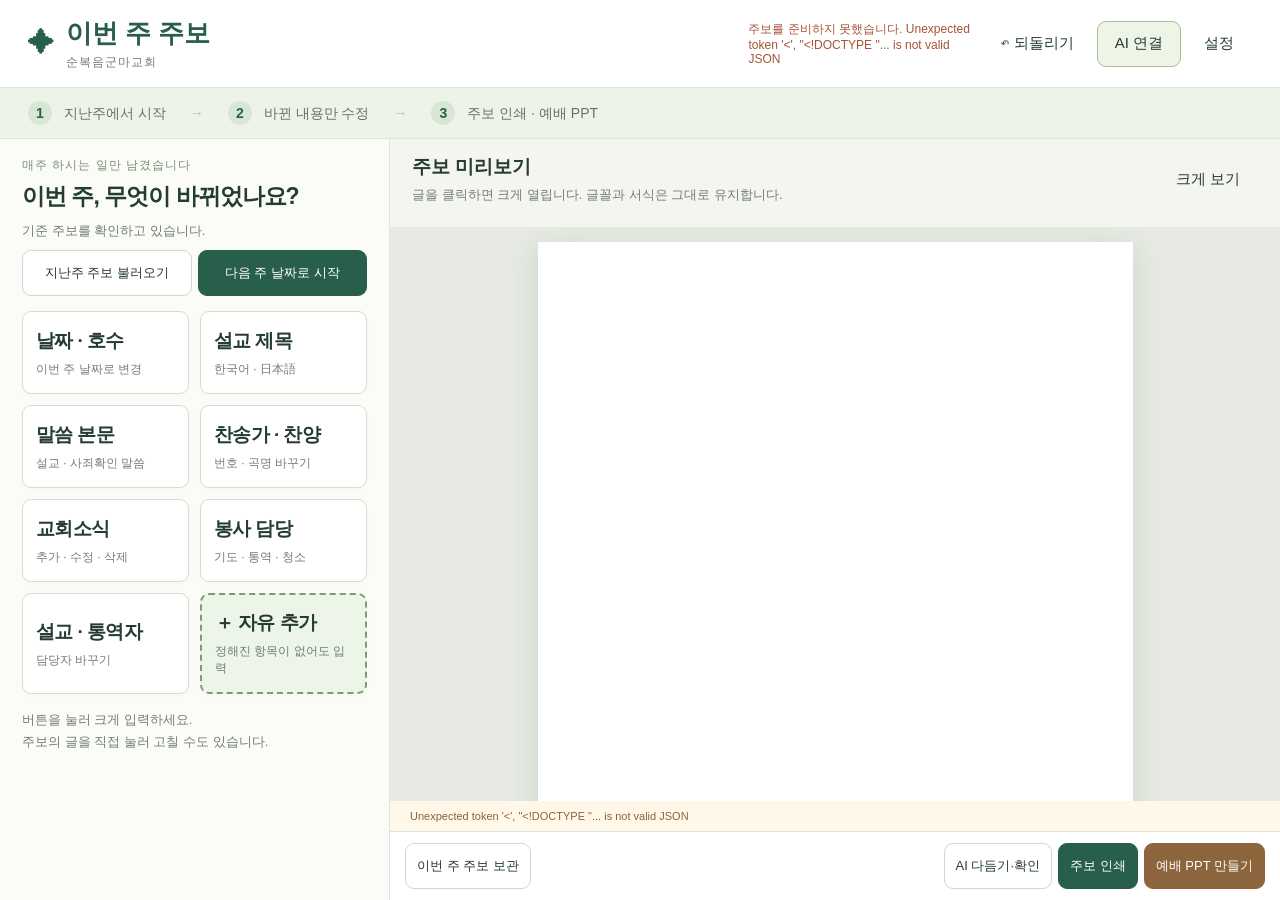
==== apps/bulletin-editor/web/weekly.html @ 633c598f "Publish MIT editor source and official local ChatGPT sign-in; exclude all church data and credential" ====
<!doctype html><html lang="ko"><head><meta charset="utf-8"><meta name="viewport" content="width=device-width,initial-scale=1"><title>이번 주 주보 · 순복음군마교회</title><link rel="stylesheet" href="weekly.css"></head><body>
<header><a class="brand" href="/">✦ <span>이번 주 주보<small>순복음군마교회</small></span></a><div class="header-actions"><span id="saveState" role="status">주보를 불러오고 있습니다…</span><button id="undoWeek" class="quiet">↶ 되돌리기</button><button id="aiQuickOpen" class="ai-connect">AI 연결</button><button id="settingsOpen" class="quiet">설정</button></div></header>
<div class="journey"><span><b>1</b> 지난주에서 시작</span><i>→</i><span><b>2</b> 바뀐 내용만 수정</span><i>→</i><span><b>3</b> 주보 인쇄 · 예배 PPT</span></div>
<main><aside class="weekly-input"><div class="start-card"><p class="eyebrow">매주 하시는 일만 남겼습니다</p><h1>이번 주, 무엇이 바뀌었나요?</h1><p id="loadedWeek">기준 주보를 확인하고 있습니다.</p><div class="start-buttons"><button id="loadPrevious">지난주 주보 불러오기</button><button id="startNext" class="primary">다음 주 날짜로 시작</button></div></div>
<div class="task-grid" aria-label="이번 주 수정 항목">
<button data-section="date"><b>날짜 · 호수</b><small>이번 주 날짜로 변경</small></button>
<button data-section="title"><b>설교 제목</b><small>한국어 · 日本語</small></button>
<button data-section="scripture"><b>말씀 본문</b><small>설교 · 사죄확인 말씀</small></button>
<button data-section="songs"><b>찬송가 · 찬양</b><small>번호 · 곡명 바꾸기</small></button>
<button data-section="notices"><b>교회소식</b><small>추가 · 수정 · 삭제</small></button>
<button data-section="roster"><b>봉사 담당</b><small>기도 · 통역 · 청소</small></button>
<button data-section="staff"><b>설교 · 통역자</b><small>담당자 바꾸기</small></button>
<button id="openAddition" class="add-task"><b>＋ 자유 추가</b><small>정해진 항목이 없어도 입력</small></button>
</div><p class="dashboard-help">버튼을 눌러 크게 입력하세요.<br>주보의 글을 직접 눌러 고칠 수도 있습니다.</p></aside>
<section class="preview-workspace"><div class="preview-toolbar"><div><h2>주보 미리보기</h2><p>글을 클릭하면 크게 열립니다. 글꼴과 서식은 그대로 유지합니다.</p></div><button id="zoomToggle" class="quiet">크게 보기</button></div><nav id="weekPages" aria-label="주보 페이지"></nav><div id="pageStage"><div id="weekPaper" aria-label="편집 가능한 주보"></div></div><div id="weekWarnings" role="status"></div><footer class="output-bar"><button id="archiveWeek">이번 주 주보 보관</button><div><button id="reviewWeek">AI 다듬기·확인</button><button id="printWeek" class="primary">주보 인쇄</button><button id="pptWeek" class="primary warm">예배 PPT 만들기</button></div></footer></section></main>
<div id="fieldStorage" hidden><div id="dateFields" class="two-fields"></div><div id="titleFields"></div><div id="scriptureFields"></div><div id="songFields"></div><div id="noticePane"><div id="noticeFields"></div><button id="addNotice" class="soft full">소식 끝에 내용 추가</button></div><div id="rosterFields"></div><div id="staffFields"></div></div>
<dialog id="fieldDialog"><div class="dialog-title"><div><small>이번 주에 바뀐 부분만 입력하세요</small><h2 id="fieldTitle"></h2></div><button id="fieldClose" class="quiet">닫기</button></div><div id="fieldBody" class="dialog-content"></div><div class="dialog-footer"><span id="fieldStatus">입력한 변경은 자동 저장됩니다.</span><button id="fieldDone" class="primary">수정 완료</button></div></dialog>
<dialog id="additionDialog"><div class="dialog-title"><div><small>어떤 내용이든 필요한 곳에</small><h2>자유 추가</h2></div><button id="additionClose" class="quiet">닫기</button></div><div class="dialog-content addition-columns"><div><label>배치 방법<select id="additionMode"><option value="ai">AI로 페이지 전체 정돈</option><option value="whole">AI 없이 페이지 전체 정돈</option><option value="gap">빈 공간에만 추가</option><option value="manual">다른 AI에서 복사해 사용 · API 키 없음</option></select></label><button id="additionConnectAI" class="soft full">AI 연결 · 서비스 변경</button><label>내용 종류<select id="additionKind"><option value="original">입력한 내용 그대로 · 원문 보호</option><option value="notice">일반 안내문 · AI 다듬기 허용</option></select></label><label>추가할 내용<textarea id="additionText" rows="6" placeholder="예: 다음 주 예배시간 변경 안내, 긴급 공지, 특별 순서…"></textarea></label><div class="two-fields"><label>넣을 페이지<select id="additionPage"><option value="0">1면 · 표지</option><option value="1">2면 · 예배순서</option><option value="2">3면 · 말씀</option><option value="3" selected>4면 · 교회소식</option></select></label><label>대략적인 위치<select id="additionZone"><option value="top">위쪽</option><option value="middle">가운데</option><option value="bottom" selected>아래쪽</option></select></label></div><p class="hint">기존 글·그림·표를 유지하며 페이지 전체의 간격과 크기를 정돈합니다. 아래에서 변경 전·후를 비교한 뒤 적용하세요.</p><div id="externalAiPane" hidden><button id="copyLayoutPrompt">AI에 보낼 요청 만들기</button><label>AI에 보낼 요청<textarea id="layoutPrompt" rows="3" readonly></textarea></label><label>AI에서 받은 JSON 결과<textarea id="externalAiResult" rows="3" placeholder='{"optionId":"…","reason":"…"}'></textarea></label><p class="hint">요청을 복사해 원하는 AI 채팅에 붙여넣고, 답변을 위에 붙여넣으세요.</p></div><p id="additionStatus" role="status"></p><button id="additionPropose" class="primary">배치안 만들기</button></div><div id="additionPreview"><p class="hint">내용과 대략적인 위치를 정하면<br>적용하기 전에 결과를 보여드립니다.</p></div></div><div class="dialog-footer"><span>AI는 내용이 보존된 검증된 배치안 중에서 선택합니다. 일반 안내문 다듬기는 별도로 확인한 뒤 적용합니다.</span><button id="additionApply" class="primary" disabled>이 배치로 추가</button></div></dialog>
<dialog id="textEditor"><div class="dialog-title"><div><small>보이는 글을 그대로 수정하세요</small><h2 id="editLabel">내용 수정</h2></div><button id="editCancel" class="quiet">닫기</button></div><div class="editing-space"><div id="enlargedText" contenteditable="true" role="textbox" aria-label="확대된 내용 수정" aria-multiline="true" spellcheck="false"></div></div><p id="editMessage" role="status"></p><div class="dialog-footer"><span>글꼴 선택이나 서식 변환이 필요하지 않습니다.</span><button id="editApply" class="primary">수정 완료</button></div></dialog>
<dialog id="previousDialog"><div class="dialog-title"><h2>지난 주보에서 시작하기</h2><button id="previousClose" class="quiet">닫기</button></div><p class="dialog-description">보관한 내용과 서식을 그대로 불러옵니다. 날짜 변경은 별도 버튼으로 진행합니다.</p><div id="previousList"></div></dialog>
<dialog id="pdfDialog" class="large-dialog"><div class="dialog-title"><div><h2>A4 양면 주보</h2><p>가로 · 양면 짧은 쪽 넘김 · 실제 크기 100%</p></div><div><a id="pdfDownload" class="button primary" download="주보_A4양면.pdf">PDF 저장</a><button id="pdfClose" class="quiet">닫기</button></div></div><iframe id="weeklyPdfFrame" title="인쇄용 주보 PDF"></iframe><p class="dialog-description">프린터에서 소책자·모아찍기를 다시 설정하지 마세요.</p></dialog>
<dialog id="pptDialog"><div class="dialog-title"><div><small>주보와 같은 확정 내용으로</small><h2>예배 PPT 만들기</h2></div><button id="pptClose" class="quiet">닫기</button></div><div class="dialog-content"><p id="pptStatus" role="status"></p><div id="pptDetails"></div></div><div class="dialog-footer"><span>승인된 템플릿·찬송가를 재사용합니다.</span><button id="pptCreate" class="primary" disabled>PPT 작성 시작</button><a id="pptDownload" class="button primary" hidden>PPTX 저장</a></div></dialog>
<dialog id="reviewDialog"><div class="dialog-title"><h2>이번 주 내용 확인</h2><button id="reviewClose" class="quiet">닫기</button></div><div class="dialog-content"><p id="reviewStatus" role="status"></p><div id="reviewItems"></div><label class="confirm"><input id="reviewChecked" type="checkbox">날짜·말씀·찬송가·교회소식을 확인했습니다.</label></div><div class="dialog-footer"><button id="reviewAgain">AI 검토 다시 실행</button><button id="reviewApply" class="primary">확인 완료</button></div></dialog>
<dialog id="aiDialog"><div class="dialog-title"><div><small>원하는 AI를 자유롭게 선택하세요</small><h2>AI 연결</h2></div><button id="aiClose" class="quiet">닫기</button></div><div class="dialog-content"><p id="aiCurrent" class="good">연결 상태를 확인하고 있습니다.</p><section class="chatgpt-card"><h3>ChatGPT 계정으로 간편 연결</h3><p>평소 사용하는 계정으로 로그인하세요.<br>API 키를 입력할 필요가 없습니다.</p><button id="chatgptContinue" class="chatgpt-button" data-oai-siwc-button>Continue with ChatGPT<span>ChatGPT로 계속하기</span></button><p id="chatgptState" role="status"></p><div id="chatgptSaved" hidden><label>저장된 계정<select id="chatgptAccount"></select></label><button id="chatgptSavedContinue">선택한 계정으로 계속하기</button></div><div class="chatgpt-actions"><button id="chatgptDifferent" class="quiet" hidden>다른 계정 연결</button><button id="chatgptCancel" class="quiet" hidden>연결 취소</button><button id="chatgptLogout" class="quiet" hidden>ChatGPT 로그아웃</button><a id="chatgptUsage" href="https://chatgpt.com/settings/usage" target="_blank" rel="noopener" hidden>사용량 관리 ↗</a></div><p class="hint">편집기에는 계정 확인과 승인한 AI 사용 권한만 연결합니다. 비밀번호·기존 대화는 가져오지 않습니다. 계정별 이용 가능 여부와 사용량 제한은 공식 로그인 후 확인합니다.</p><a id="sourceCodeLink" target="_blank" rel="noopener" hidden>공개 프로그램 코드 · MIT 라이선스 ↗</a></section><details class="advanced-ai"><summary>다른 AI 연결 · 관리자 설정</summary><label>1. 사용할 AI<select id="aiProvider"><option value="openai">OpenAI</option><option value="claude">Claude</option><option value="gemini">Google Gemini</option><option value="ollama">Ollama · 내 PC</option><option value="custom">다른 AI · 호환 API</option></select></label><div id="aiCustom" hidden><label>호환 방식<select id="aiProtocol"><option value="openai">OpenAI Chat Completions 호환</option><option value="claude">Claude Messages 호환</option><option value="gemini">Gemini generateContent 호환</option></select></label><label>서버 기본 주소<input id="aiBaseUrl" type="url" placeholder="https://example.com/v1"></label></div><div id="aiKeyPane"><label>2. API 키 붙여넣기<input id="weeklyApiKey" type="password" autocomplete="off" placeholder="이곳에만 붙여넣으세요"></label><a id="aiKeyLink" target="_blank" rel="noopener">API 키 발급 화면 열기 ↗</a></div><p id="aiProviderHelp" class="hint"></p><details><summary>모델 직접 선택 · 고급 설정</summary><p class="hint">모델을 비워두면 사용 가능한 목록에서 소형 모델을 우선 선택합니다. 원하는 모델을 직접 지정할 수도 있습니다.</p><label>모델 이름<input id="weeklyModel" list="aiModelList" autocomplete="off" placeholder="자동 선택"><datalist id="aiModelList"></datalist></label><button id="aiFindModels">사용 가능한 모델 목록 불러오기</button></details><label class="confirm"><input id="aiRemember" type="checkbox">이 PC에서 다음에도 사용 · 키 암호화 저장</label><p class="hint">연결 테스트에는 주보 내용을 보내지 않습니다. AI 정돈 시에는 배치 정보만, 문구 다듬기 시에는 선택한 안내문을 해당 서비스에 보냅니다.</p><p id="aiSettingStatus" role="status"></p><div class="api-actions"><button id="aiDisconnect">API 연결 해제</button><button id="connectAI" class="primary">API 연결하고 테스트</button></div></details><button id="aiWithoutKey" class="soft full">무료 AI 채팅에 요청을 복사해서 사용</button></div><div class="dialog-footer"><span>로그인하지 않아도 기본 편집·인쇄·자동 정돈을 사용할 수 있습니다.</span><button id="aiReturn" class="primary">편집기로 돌아가기</button></div></dialog>

<dialog id="chatgptWelcome"><div class="dialog-title"><h2>ChatGPT 계정으로 연결했습니다</h2></div><div class="dialog-content"><p>이 편집기에서 승인한 AI 작업은 연결한 본인의 ChatGPT 이용 권한과 한도를 사용합니다.</p><p>계정이나 사용량이 허용하지 않는 경우에도 기본 자동 정돈과 주보 편집은 계속 사용할 수 있습니다.</p><a href="https://chatgpt.com/settings/usage" target="_blank" rel="noopener">ChatGPT 사용량과 앱 권한 관리 ↗</a></div><div class="dialog-footer"><button id="chatgptWelcomeDone" class="primary">확인 · 편집 시작</button></div></dialog>
<dialog id="settingsDialog"><div class="dialog-title"><h2>관리 설정</h2><button id="settingsClose" class="quiet">닫기</button></div><div class="dialog-content"><button id="aiSettingsOpen" class="primary full">AI 연결 · 서비스 변경</button><details><summary>글꼴과 원본 정보</summary><div id="fontStatus"></div></details><details><summary>작업 파일 보관·이동</summary><p>한글 프로그램 없이 이 프로그램의 작업 파일로 저장합니다.</p><button id="exportWeek">작업 파일 저장</button><button id="importWeek">작업 파일 불러오기</button><input type="file" id="weekFile" accept=".json" hidden></details><details><summary>이전 편집기</summary><p>기존 작업은 별도로 유지합니다.</p><a href="legacy.html" target="_blank" rel="noopener">이전 편집기 열기</a></details></div></dialog><script src="weekly.js"></script></body></html>
---- apps/bulletin-editor/web/weekly.css ----
@font-face{font-family:AppUI;src:url('/font/ko')}*{box-sizing:border-box}[hidden]{display:none!important}:root{--green:#285f4b;--ink:#253c33;--muted:#6f7e74;--line:#dce4dc}body{margin:0;height:100vh;display:flex;flex-direction:column;font:15px AppUI,'Malgun Gothic',sans-serif;color:var(--ink);background:#f4f5ee}button,input,textarea,select{font:inherit}button,.button{padding:12px 17px;border:1px solid #cdd9cd;border-radius:9px;background:white;color:var(--ink);cursor:pointer;text-decoration:none;display:inline-block;min-height:46px}button:hover,.button:hover{background:#eef4ed}button:focus-visible,input:focus-visible,textarea:focus-visible,[contenteditable]:focus-visible{outline:3px solid #d5b864;outline-offset:2px}button:disabled{opacity:.5;cursor:wait}.primary{background:var(--green);border-color:var(--green);color:white}.primary:hover{background:#1d4938}.warm{background:#8c653c;border-color:#8c653c}.warm:hover{background:#745230}.quiet{border-color:transparent;background:transparent}.soft{background:#eef4ea}.full{width:100%}header{display:flex;justify-content:space-between;align-items:center;padding:16px 28px;background:white;border-bottom:1px solid var(--line);gap:20px}.brand{display:flex;align-items:center;gap:12px;color:var(--green);text-decoration:none;font-size:26px;font-weight:bold}.brand small{display:block;font-size:12px;font-weight:normal;color:var(--muted);letter-spacing:1px;margin-top:3px}.header-actions{display:flex;align-items:center;gap:12px}#saveState{font-size:13px;color:var(--muted);max-width:360px}.journey{display:flex;align-items:center;gap:24px;padding:13px 28px;background:#eef3e9;border-bottom:1px solid var(--line);font-size:14px;color:#627366}.journey b{display:inline-grid;place-items:center;width:24px;height:24px;border-radius:50%;background:#d8e6d4;color:var(--green);margin-right:8px}.journey i{font-style:normal;color:#adb9a9}main{display:grid;grid-template-columns:365px minmax(480px,1fr);min-height:0;flex:1}.weekly-input{background:#fbfcf8;overflow:auto;border-right:1px solid var(--line);padding:23px 25px 50px}.start-card{padding-bottom:23px}.eyebrow{font-size:12px;letter-spacing:1px;color:#789071}h1{font-size:24px;line-height:1.55;letter-spacing:-1px;margin:8px 0 14px}h2{font-size:18px;margin:0 0 12px}#loadedWeek{font-size:13px;line-height:1.7;color:var(--muted)}.start-buttons{display:flex;flex-direction:column;gap:9px}.input-section{border-top:1px solid var(--line);padding:23px 0}.input-section summary{font-size:18px;font-weight:bold;cursor:pointer;list-style:none}.input-section summary:after{content:'＋';float:right;color:#8a9f88}.input-section[open] summary:after{content:'−'}.hint,.bottom-note{font-size:13px;line-height:1.8;color:var(--muted)}label{display:block;font-size:14px;line-height:1.6;margin:13px 0}input,textarea,select{display:block;width:100%;border:1px solid #cdd9cd;border-radius:8px;padding:12px 11px;background:white;color:#21382d;font-size:17px;margin-top:6px}textarea{resize:vertical;line-height:1.7;min-height:120px}.two-fields{display:grid;grid-template-columns:1.5fr 1fr;gap:12px}.input-pair{margin:18px 0;padding:15px;background:white;border:1px solid var(--line);border-radius:10px}.input-pair h3{font-size:15px;margin:0 0 10px}.input-pair label{margin:8px 0}.language-label{font-size:12px;color:var(--muted)}.input-pair details{margin-top:12px}.input-pair details summary{font-size:14px;font-weight:normal}.changed-input{border-color:#5c9b6d;background:#fbfff8}.bottom-note{padding:18px;background:#edf3e7;border-radius:9px}.preview-workspace{display:flex;flex-direction:column;min-width:0;min-height:0}.preview-toolbar{display:flex;align-items:center;justify-content:space-between;padding:20px 28px 10px;gap:15px}.preview-toolbar h2{margin-bottom:6px;font-size:19px}.preview-toolbar p{margin:0;color:var(--muted);font-size:13px}#weekPages{display:flex;gap:8px;padding:7px 28px 16px}#weekPages button{flex:1;max-width:170px;background:transparent;border-color:#cdd9cd;padding:9px;min-height:42px;font-size:14px}#weekPages button.active{background:#dce9d7;border-color:#7f9c78;color:#295c37;font-weight:bold}#pageStage{overflow:auto;flex:1;min-height:0;padding:20px 28px 36px;background:#e6eae2}#weekPaper{width:595px;height:842px;position:relative;background:white;box-shadow:0 7px 28px #29453622;margin:auto;transform-origin:top center}.page-background{position:absolute;inset:0;width:595px;height:842px;pointer-events:none}.native-block{position:absolute;white-space:pre-wrap;cursor:text;outline:1px solid transparent;outline-offset:2px;line-height:1.3;background:transparent;overflow:visible}.native-block:hover,.native-block:focus-visible{outline:1.5px solid #769f7b;background:#e7f2df55;z-index:3}.native-block.edited{outline:1px dashed #8bab7c}.native-block.empty{min-height:18px;outline:1px dashed #ccd8c7}.native-block.empty:hover:after{content:'내용 추가';font:12px AppUI;color:#57734e}.native-run{white-space:pre-wrap}.fixed-graphic{position:absolute;pointer-events:none}#weekWarnings{font-size:13px;line-height:1.7;padding:0 26px;max-height:78px;overflow:auto;color:#8a6239;background:#fff8e9}#weekWarnings:empty{display:none}.output-bar{padding:16px 24px;background:white;border-top:1px solid var(--line);display:flex;align-items:center;justify-content:space-between;gap:12px}.output-bar>div{display:flex;gap:10px}.output-bar button{font-size:15px;white-space:nowrap}dialog{border:1px solid #d2ded1;border-radius:16px;padding:0;width:min(800px,95vw);max-height:92vh;box-shadow:0 20px 90px #10261c33;color:var(--ink)}dialog::backdrop{background:#203d306b;backdrop-filter:blur(2px)}.dialog-title{display:flex;justify-content:space-between;align-items:start;gap:18px;padding:22px 26px;border-bottom:1px solid var(--line);background:#f7faf5}.dialog-title h2{font-size:23px;margin:3px 0}.dialog-title small{font-size:13px;color:var(--muted)}.dialog-title p{font-size:13px;margin:8px 0 0}.dialog-description{padding:0 26px;font-size:14px;line-height:1.8;color:var(--muted)}.dialog-content{padding:18px 26px;max-height:65vh;overflow:auto;line-height:1.8}.dialog-footer{padding:18px 26px;border-top:1px solid var(--line);background:#f7faf5;display:flex;justify-content:flex-end;align-items:center;gap:12px;position:sticky;bottom:0}.dialog-footer>span{margin-right:auto;font-size:12px;color:var(--muted);max-width:60%;line-height:1.7}.editing-space{padding:26px;background:#edf1e9;max-height:65vh;overflow:auto}#enlargedText{min-height:90px;max-width:100%;padding:18px;background:white;border-radius:5px;white-space:pre-wrap;line-height:1.4;outline:none;overflow-wrap:anywhere;zoom:1.4}#editMessage{padding:0 26px;color:#965538;font-size:14px;white-space:pre-wrap}.archive-row{display:flex;justify-content:space-between;align-items:center;gap:15px;padding:18px 26px;border-bottom:1px solid var(--line)}.archive-row small{display:block;color:var(--muted);font-size:12px;margin-top:5px}.large-dialog{width:95vw;height:94vh}#weeklyPdfFrame{width:100%;height:calc(100% - 145px);border:0}.issue{padding:12px 15px;background:#fff6e5;border-left:4px solid #bb9152;margin:12px 0;white-space:pre-wrap}.good{padding:12px 15px;background:#edf6e8;border-radius:8px}.suggestion{padding:16px;border:1px solid var(--line);border-radius:9px;margin:12px 0}.suggestion p{white-space:pre-wrap}.confirm{display:flex;align-items:center;gap:12px;font-size:16px;padding:18px;background:#edf6e8;border-radius:9px}.confirm input,.suggestion input{width:22px;height:22px;margin:0}.suggestion label{display:flex;align-items:center;gap:10px}#settingsDialog details{padding:18px 0;border-bottom:1px solid var(--line)}#settingsDialog summary{cursor:pointer;font-size:18px}.notice-actions{display:flex;justify-content:flex-end}.notice-actions button{font-size:13px;min-height:35px;padding:6px 10px}@media(max-width:1100px){main{grid-template-columns:325px minmax(430px,1fr)}.weekly-input{padding:20px}.output-bar{flex-wrap:wrap}.output-bar>div{width:100%}.output-bar>div button{flex:1;padding:10px 8px;font-size:14px}.preview-toolbar{padding:18px}#weekPages{padding-left:18px;padding-right:18px}#saveState{max-width:210px;font-size:12px}}@media(max-width:760px){body{height:auto}main{display:flex;flex-direction:column}.weekly-input{max-height:55vh}.preview-workspace{height:100vh}.journey{gap:9px;padding:10px;font-size:11px}.journey b{display:none}header{padding:12px}.brand{font-size:21px}.header-actions{gap:2px}#saveState{display:none}.dialog-footer>span{display:none}}

/* The opening screen is a dashboard; long forms live only in dialogs. */
main{grid-template-columns:390px minmax(400px,1fr)}.weekly-input{padding:18px 22px;overflow:hidden;display:flex;flex-direction:column}.start-card{padding-bottom:15px}.start-card h1{font-size:23px;line-height:1.35;margin:4px 0 8px}.start-card .eyebrow{margin:0 0 7px}.start-card #loadedWeek{margin:8px 0}.start-buttons{flex-direction:row;gap:6px}.start-buttons button{flex:1;font-size:13px;padding:9px 7px}.task-grid{display:grid;grid-template-columns:1fr 1fr;gap:11px}.task-grid button{min-height:83px;text-align:left;padding:15px 13px;border:1px solid #d2dfcf;box-shadow:0 2px 4px #29453604}.task-grid b{display:block;font-size:19px;letter-spacing:-.6px}.task-grid small{display:block;margin-top:7px;font-size:12px;color:var(--muted)}.task-grid .add-task{border:2px dashed #7c9d73;background:#edf4e8}.dashboard-help{font-size:13px;line-height:1.7;color:var(--muted);margin:15px 0 0}.preview-toolbar{padding:15px 22px 7px}#weekPages{padding:6px 22px 10px}#pageStage{padding:15px 18px;display:flex;justify-content:center;align-items:flex-start}#weekPaper{margin:0 auto;flex:none}#weekWarnings{font-size:11px;padding:7px 20px;line-height:1.5;max-height:48px;overflow:auto}.output-bar{padding:11px 15px;gap:8px}.output-bar button{padding:10px 11px;font-size:13px}.output-bar>div{gap:6px}#fieldDialog{width:min(780px,92vw)}#fieldBody{max-height:65vh;padding:10px 30px 24px}#fieldBody input,#fieldBody textarea{font-size:20px}#fieldBody .input-pair{margin:15px 0}#fieldBody details summary{cursor:pointer;padding:9px 0;font-size:17px}#additionDialog{width:min(1050px,96vw)}.addition-columns{display:grid;grid-template-columns:1fr 1fr;gap:25px}.addition-columns textarea{font-size:19px}.addition-columns .two-fields{grid-template-columns:1fr 1fr}#additionPreview{background:#e6eae2;border-radius:8px;min-height:260px;padding:15px;overflow:auto;display:flex;justify-content:center;align-items:flex-start}.proposal-paper{width:595px;height:842px;background:white;position:relative;flex:none;box-shadow:0 3px 15px #29453622}.proposal-paper .native-block{pointer-events:none}.proposal-paper .new-addition{outline:3px solid #4a8b51;background:#edf7df55}#additionStatus{font-size:14px;line-height:1.7;color:#805c35}.dialog-content .two-fields{align-items:start}
@media(max-height:800px) and (min-width:761px){header{padding:10px 22px}.journey{padding:8px 22px}.weekly-input{padding:14px 19px}.task-grid{gap:8px}.task-grid button{min-height:69px;padding:11px}.task-grid b{font-size:18px}.task-grid small{font-size:11px;margin-top:5px}.dashboard-help{margin:9px 0;font-size:12px}.start-card{padding-bottom:10px}.start-card h1{font-size:21px}.preview-toolbar{padding-top:10px}.output-bar{flex-wrap:wrap}.output-bar>div{width:100%}.output-bar>div button{flex:1}.output-bar>button{min-height:35px;padding:5px 10px}}
@media(max-width:1000px){main{grid-template-columns:340px minmax(360px,1fr)}.weekly-input{padding:15px}.task-grid b{font-size:17px}.task-grid button{padding:12px}.start-buttons button{font-size:12px}}
@media(max-width:760px){main{display:flex}.weekly-input{max-height:none;overflow:visible}.preview-workspace{height:90vh;min-height:550px}.task-grid button{min-height:80px}.addition-columns{grid-template-columns:1fr}#additionPreview{min-height:360px}.start-buttons button{font-size:14px}.dashboard-help br{display:none}}

.ai-connect{border-color:#a5bf98;background:#eef5e7;white-space:nowrap}#aiDialog{width:min(740px,94vw)}#aiDialog summary{font-size:17px;cursor:pointer;padding:12px 0}#aiDialog .confirm{font-size:15px}#aiCurrent{overflow-wrap:anywhere}#aiDialog .dialog-content{max-height:65vh}#aiKeyLink{color:#285f4b}#aiCustom{padding:8px 16px;background:#f0f4ec;border-radius:8px}#additionDialog{width:min(1450px,97vw)}.addition-columns{grid-template-columns:minmax(310px,.8fr) minmax(430px,1.5fr)}#additionPreview{display:flex;gap:16px;align-items:flex-start}.compare-column{min-width:0;flex:1;overflow:hidden}.compare-column h3{font-size:15px;margin:0 0 12px;text-align:center}.proposal-paper{margin:auto}.addition-columns label{margin:8px 0}.addition-columns textarea{min-height:100px}.addition-columns .hint{font-size:12px}.header-actions{gap:5px}#saveState{max-width:230px;font-size:12px}@media(max-width:1000px){#saveState{display:none}.addition-columns{grid-template-columns:1fr}#additionPreview{min-height:350px}}@media(max-width:760px){header .ai-connect{font-size:12px;padding:8px}.header-actions{gap:0}.brand small{font-size:10px}.brand{font-size:18px}.addition-columns{grid-template-columns:1fr}}

#additionDialog .addition-columns{height:min(58vh,calc(100vh - 220px));max-height:none;overflow:hidden}#additionDialog .addition-columns>div:first-child{overflow:auto;padding-right:8px}#additionPreview{height:100%;overflow:auto;min-height:0}.compare-column{height:100%}@media(max-width:1000px){#additionDialog .addition-columns{height:65vh;overflow:auto;display:block}#additionDialog .addition-columns>div:first-child{overflow:visible}#additionPreview{height:420px;margin-top:20px}}

.signin-info{margin:16px 0;padding:16px;border:1px solid #d5dfd0;background:#f2f6ed;border-radius:10px}.signin-info b{font-size:17px}.signin-info p{font-size:14px;line-height:1.8}#chatgptEligibilityDialog{width:min(850px,95vw)}#chatgptInquiryDraft{font-size:14px;line-height:1.7}#chatgptEligibilityDialog .dialog-content{max-height:65vh}#chatgptEligibilityDialog a{color:#285f4b}

.chatgpt-card{padding:22px;background:#f0f6e9;border:1px solid #cfdec6;border-radius:12px}.chatgpt-card h3{margin:0 0 12px;font-size:23px}.chatgpt-card>p{line-height:1.8;font-size:16px}.chatgpt-button{display:block;width:100%;background:#111;color:#fff;border:1px solid #111;min-height:77px;font-size:20px;text-align:center}.chatgpt-button:hover{background:#333}.chatgpt-button span{display:block;font-size:15px;margin-top:4px}.chatgpt-actions{display:flex;gap:9px;align-items:center;flex-wrap:wrap}.chatgpt-actions a{color:#285f4b}.advanced-ai{border-top:1px solid #d9e2d3;margin-top:18px;padding-top:10px}.api-actions{display:flex;gap:10px;margin:15px 0}#sourceCodeLink{font-size:13px;color:#285f4b}#chatgptWelcome{width:min(650px,92vw)}
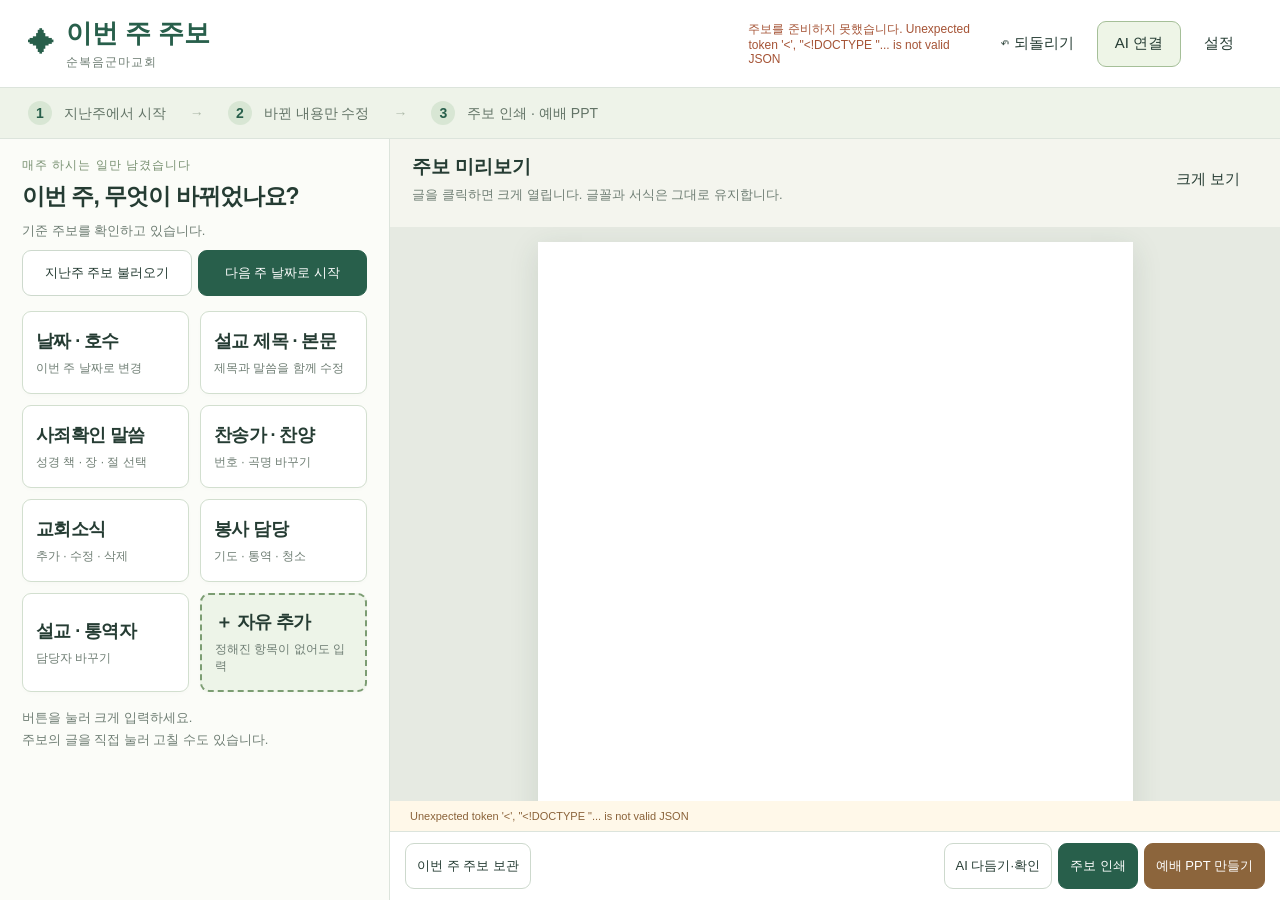
==== commit 40d3d55e: "Combine sermon editing and add validated Bible and approved song click selectors" ====
--- a/apps/bulletin-editor/web/weekly.html
+++ b/apps/bulletin-editor/web/weekly.html
@@ -4,8 +4,8 @@
 <main><aside class="weekly-input"><div class="start-card"><p class="eyebrow">매주 하시는 일만 남겼습니다</p><h1>이번 주, 무엇이 바뀌었나요?</h1><p id="loadedWeek">기준 주보를 확인하고 있습니다.</p><div class="start-buttons"><button id="loadPrevious">지난주 주보 불러오기</button><button id="startNext" class="primary">다음 주 날짜로 시작</button></div></div>
 <div class="task-grid" aria-label="이번 주 수정 항목">
 <button data-section="date"><b>날짜 · 호수</b><small>이번 주 날짜로 변경</small></button>
-<button data-section="title"><b>설교 제목</b><small>한국어 · 日本語</small></button>
-<button data-section="scripture"><b>말씀 본문</b><small>설교 · 사죄확인 말씀</small></button>
+<button data-section="title"><b>설교 제목 · 본문</b><small>제목과 말씀을 함께 수정</small></button>
+<button data-section="scripture"><b>사죄확인 말씀</b><small>성경 책 · 장 · 절 선택</small></button>
 <button data-section="songs"><b>찬송가 · 찬양</b><small>번호 · 곡명 바꾸기</small></button>
 <button data-section="notices"><b>교회소식</b><small>추가 · 수정 · 삭제</small></button>
 <button data-section="roster"><b>봉사 담당</b><small>기도 · 통역 · 청소</small></button>
@@ -13,9 +13,11 @@
 <button id="openAddition" class="add-task"><b>＋ 자유 추가</b><small>정해진 항목이 없어도 입력</small></button>
 </div><p class="dashboard-help">버튼을 눌러 크게 입력하세요.<br>주보의 글을 직접 눌러 고칠 수도 있습니다.</p></aside>
 <section class="preview-workspace"><div class="preview-toolbar"><div><h2>주보 미리보기</h2><p>글을 클릭하면 크게 열립니다. 글꼴과 서식은 그대로 유지합니다.</p></div><button id="zoomToggle" class="quiet">크게 보기</button></div><nav id="weekPages" aria-label="주보 페이지"></nav><div id="pageStage"><div id="weekPaper" aria-label="편집 가능한 주보"></div></div><div id="weekWarnings" role="status"></div><footer class="output-bar"><button id="archiveWeek">이번 주 주보 보관</button><div><button id="reviewWeek">AI 다듬기·확인</button><button id="printWeek" class="primary">주보 인쇄</button><button id="pptWeek" class="primary warm">예배 PPT 만들기</button></div></footer></section></main>
-<div id="fieldStorage" hidden><div id="dateFields" class="two-fields"></div><div id="titleFields"></div><div id="scriptureFields"></div><div id="songFields"></div><div id="noticePane"><div id="noticeFields"></div><button id="addNotice" class="soft full">소식 끝에 내용 추가</button></div><div id="rosterFields"></div><div id="staffFields"></div></div>
+<div id="fieldStorage" hidden><div id="dateFields" class="two-fields"></div><div id="sermonPane"><div id="titleFields"></div><div id="scriptureFields"></div></div><div id="absolutionFields"></div><div id="songFields"></div><div id="noticePane"><div id="noticeFields"></div><button id="addNotice" class="soft full">소식 끝에 내용 추가</button></div><div id="rosterFields"></div><div id="staffFields"></div></div>
 <dialog id="fieldDialog"><div class="dialog-title"><div><small>이번 주에 바뀐 부분만 입력하세요</small><h2 id="fieldTitle"></h2></div><button id="fieldClose" class="quiet">닫기</button></div><div id="fieldBody" class="dialog-content"></div><div class="dialog-footer"><span id="fieldStatus">입력한 변경은 자동 저장됩니다.</span><button id="fieldDone" class="primary">수정 완료</button></div></dialog>
 <dialog id="additionDialog"><div class="dialog-title"><div><small>어떤 내용이든 필요한 곳에</small><h2>자유 추가</h2></div><button id="additionClose" class="quiet">닫기</button></div><div class="dialog-content addition-columns"><div><label>배치 방법<select id="additionMode"><option value="ai">AI로 페이지 전체 정돈</option><option value="whole">AI 없이 페이지 전체 정돈</option><option value="gap">빈 공간에만 추가</option><option value="manual">다른 AI에서 복사해 사용 · API 키 없음</option></select></label><button id="additionConnectAI" class="soft full">AI 연결 · 서비스 변경</button><label>내용 종류<select id="additionKind"><option value="original">입력한 내용 그대로 · 원문 보호</option><option value="notice">일반 안내문 · AI 다듬기 허용</option></select></label><label>추가할 내용<textarea id="additionText" rows="6" placeholder="예: 다음 주 예배시간 변경 안내, 긴급 공지, 특별 순서…"></textarea></label><div class="two-fields"><label>넣을 페이지<select id="additionPage"><option value="0">1면 · 표지</option><option value="1">2면 · 예배순서</option><option value="2">3면 · 말씀</option><option value="3" selected>4면 · 교회소식</option></select></label><label>대략적인 위치<select id="additionZone"><option value="top">위쪽</option><option value="middle">가운데</option><option value="bottom" selected>아래쪽</option></select></label></div><p class="hint">기존 글·그림·표를 유지하며 페이지 전체의 간격과 크기를 정돈합니다. 아래에서 변경 전·후를 비교한 뒤 적용하세요.</p><div id="externalAiPane" hidden><button id="copyLayoutPrompt">AI에 보낼 요청 만들기</button><label>AI에 보낼 요청<textarea id="layoutPrompt" rows="3" readonly></textarea></label><label>AI에서 받은 JSON 결과<textarea id="externalAiResult" rows="3" placeholder='{"optionId":"…","reason":"…"}'></textarea></label><p class="hint">요청을 복사해 원하는 AI 채팅에 붙여넣고, 답변을 위에 붙여넣으세요.</p></div><p id="additionStatus" role="status"></p><button id="additionPropose" class="primary">배치안 만들기</button></div><div id="additionPreview"><p class="hint">내용과 대략적인 위치를 정하면<br>적용하기 전에 결과를 보여드립니다.</p></div></div><div class="dialog-footer"><span>AI는 내용이 보존된 검증된 배치안 중에서 선택합니다. 일반 안내문 다듬기는 별도로 확인한 뒤 적용합니다.</span><button id="additionApply" class="primary" disabled>이 배치로 추가</button></div></dialog>
+<dialog id="biblePicker"><div class="dialog-title"><div><small>직접 입력하지 않고 정확하게 선택하세요</small><h2>성경 책 · 장 · 절 선택</h2></div><button id="biblePickerClose" class="quiet">닫기</button></div><div class="dialog-content"><div class="testament-tabs"><button id="pickOld">구약성경 · 39권</button><button id="pickNew">신약성경 · 27권</button></div><div class="bible-select-grid"><label>성경 책<select id="pickBook"></select></label><label>장<select id="pickChapter"></select></label><label>시작 절<select id="pickStart"></select></label><label>마지막 절<select id="pickEnd"></select></label></div><div class="picker-actions"><strong id="pickedReference"></strong><button id="pickWholeChapter">이 장 전체</button><button id="bibleLoad" class="primary">선택한 본문 불러오기</button></div><p id="biblePickerStatus" role="status"></p><div class="bilingual-grid"><label>개역개정 · 원문 확인<textarea id="pickedKo" rows="7" readonly></textarea></label><label>新改訳2017 · 원문 입력<textarea id="pickedJa" rows="7" placeholder="정확한 일본어 원문을 붙여넣어주세요."></textarea></label></div><label class="confirm"><input id="japaneseLater" type="checkbox">일본어는 나중에 입력합니다. 새 구절이면 이전 일본어 본문을 비웁니다.</label></div><div class="dialog-footer"><span>본문을 확인한 뒤 적용합니다. 기존 글꼴과 서식을 유지합니다.</span><button id="bibleApply" class="primary" disabled>선택한 말씀 적용</button></div></dialog>
+<dialog id="songPicker"><div class="dialog-title"><div><small>승인된 PPT 목록에서 고릅니다</small><h2 id="songPickerTitle">찬송가 · 찬양 선택</h2></div><button id="songPickerClose" class="quiet">닫기</button></div><div class="dialog-content"><div class="testament-tabs"><button id="pickHymns">한일찬송가</button><button id="pickGospels">복음성가</button></div><label>번호 또는 곡명 검색<input id="songSearch" type="search" placeholder="예: 342 또는 어려운 일"></label><p class="hint">찬송가 번호는 한일찬송가 기준입니다. 새찬송가·일본 찬송가 번호와 구분해주세요.</p><p id="songResultCount"></p><div id="songResults" class="song-results"></div><p id="songPickerStatus" role="status"></p></div><div class="dialog-footer"><strong id="pickedSongLabel">곡을 선택해주세요.</strong><button id="songApply" class="primary" disabled>이 곡 적용</button></div></dialog>
 <dialog id="textEditor"><div class="dialog-title"><div><small>보이는 글을 그대로 수정하세요</small><h2 id="editLabel">내용 수정</h2></div><button id="editCancel" class="quiet">닫기</button></div><div class="editing-space"><div id="enlargedText" contenteditable="true" role="textbox" aria-label="확대된 내용 수정" aria-multiline="true" spellcheck="false"></div></div><p id="editMessage" role="status"></p><div class="dialog-footer"><span>글꼴 선택이나 서식 변환이 필요하지 않습니다.</span><button id="editApply" class="primary">수정 완료</button></div></dialog>
 <dialog id="previousDialog"><div class="dialog-title"><h2>지난 주보에서 시작하기</h2><button id="previousClose" class="quiet">닫기</button></div><p class="dialog-description">보관한 내용과 서식을 그대로 불러옵니다. 날짜 변경은 별도 버튼으로 진행합니다.</p><div id="previousList"></div></dialog>
 <dialog id="pdfDialog" class="large-dialog"><div class="dialog-title"><div><h2>A4 양면 주보</h2><p>가로 · 양면 짧은 쪽 넘김 · 실제 크기 100%</p></div><div><a id="pdfDownload" class="button primary" download="주보_A4양면.pdf">PDF 저장</a><button id="pdfClose" class="quiet">닫기</button></div></div><iframe id="weeklyPdfFrame" title="인쇄용 주보 PDF"></iframe><p class="dialog-description">프린터에서 소책자·모아찍기를 다시 설정하지 마세요.</p></dialog>
--- a/apps/bulletin-editor/web/weekly.css
+++ b/apps/bulletin-editor/web/weekly.css
@@ -13,3 +13,5 @@
 .signin-info{margin:16px 0;padding:16px;border:1px solid #d5dfd0;background:#f2f6ed;border-radius:10px}.signin-info b{font-size:17px}.signin-info p{font-size:14px;line-height:1.8}#chatgptEligibilityDialog{width:min(850px,95vw)}#chatgptInquiryDraft{font-size:14px;line-height:1.7}#chatgptEligibilityDialog .dialog-content{max-height:65vh}#chatgptEligibilityDialog a{color:#285f4b}
 
 .chatgpt-card{padding:22px;background:#f0f6e9;border:1px solid #cfdec6;border-radius:12px}.chatgpt-card h3{margin:0 0 12px;font-size:23px}.chatgpt-card>p{line-height:1.8;font-size:16px}.chatgpt-button{display:block;width:100%;background:#111;color:#fff;border:1px solid #111;min-height:77px;font-size:20px;text-align:center}.chatgpt-button:hover{background:#333}.chatgpt-button span{display:block;font-size:15px;margin-top:4px}.chatgpt-actions{display:flex;gap:9px;align-items:center;flex-wrap:wrap}.chatgpt-actions a{color:#285f4b}.advanced-ai{border-top:1px solid #d9e2d3;margin-top:18px;padding-top:10px}.api-actions{display:flex;gap:10px;margin:15px 0}#sourceCodeLink{font-size:13px;color:#285f4b}#chatgptWelcome{width:min(650px,92vw)}
+
+#fieldDialog{width:min(980px,95vw)}.title-pair{display:grid;grid-template-columns:1fr 1fr;gap:18px}.bilingual-grid{display:grid;grid-template-columns:1fr 1fr;gap:18px}.bilingual-grid textarea{font-size:17px!important;line-height:1.7;min-height:180px}.picker-card-heading{display:flex;align-items:center;justify-content:space-between;gap:10px}.picker-card-heading h3{font-size:18px;margin:0}.current-reference{padding:10px 13px;background:#edf4e8;border-radius:6px;font-size:16px;line-height:1.6}.scripture-card details>summary{font-size:15px!important}.scripture-card details input{margin-bottom:10px}.song-choose{margin:5px 0 12px}#biblePicker{width:min(1050px,96vw)}#songPicker{width:min(850px,95vw)}.testament-tabs{display:flex;gap:10px;margin:5px 0 18px}.testament-tabs button{flex:1;font-size:19px}.testament-tabs button.active{background:#285f4b;border-color:#285f4b;color:white}.bible-select-grid{display:grid;grid-template-columns:2.2fr 1fr 1fr 1fr;gap:12px}.bible-select-grid select{font-size:19px;min-height:53px}.picker-actions{display:flex;align-items:center;justify-content:space-between;gap:10px;flex-wrap:wrap}.picker-actions strong{font-size:20px;color:#285f4b}.song-results{display:grid;grid-template-columns:1fr 1fr;gap:9px;max-height:330px;overflow:auto;padding:3px}.song-option{text-align:left;padding:14px;min-height:78px}.song-option b{display:block;font-size:17px;line-height:1.5}.song-option small{display:block;font-size:12px;color:#6f7e74;margin-top:6px}.song-option.selected{background:#e0eed8;border:2px solid #56844a}#songPicker .dialog-footer{justify-content:space-between}#pickedSongLabel{font-size:17px}#biblePickerStatus,#songPickerStatus{font-size:14px;line-height:1.7;color:#805c35}#biblePicker .confirm{font-size:14px}#biblePicker .dialog-content{max-height:64vh}.task-grid b{font-size:18px}@media(max-width:760px){.title-pair,.bilingual-grid{grid-template-columns:1fr}.bible-select-grid{grid-template-columns:1fr 1fr}.bible-select-grid label:first-child{grid-column:1/-1}.song-results{grid-template-columns:1fr}.picker-card-heading{align-items:flex-start;flex-direction:column}.task-grid b{font-size:16px}}
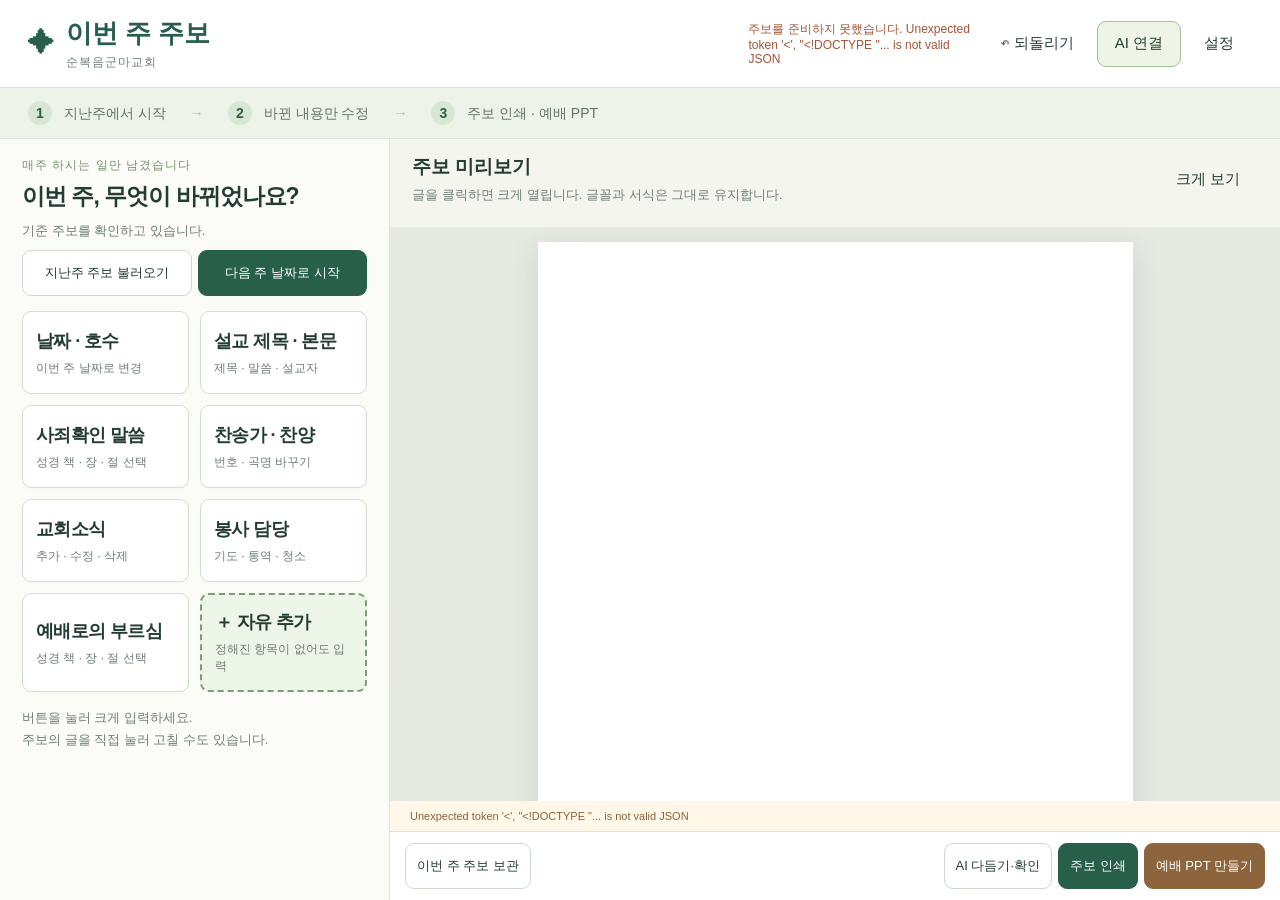
==== commit 42d5a439: "Add call-to-worship reference editing and group preacher and interpreter fields by workflow" ====
--- a/apps/bulletin-editor/web/weekly.html
+++ b/apps/bulletin-editor/web/weekly.html
@@ -4,20 +4,20 @@
 <main><aside class="weekly-input"><div class="start-card"><p class="eyebrow">매주 하시는 일만 남겼습니다</p><h1>이번 주, 무엇이 바뀌었나요?</h1><p id="loadedWeek">기준 주보를 확인하고 있습니다.</p><div class="start-buttons"><button id="loadPrevious">지난주 주보 불러오기</button><button id="startNext" class="primary">다음 주 날짜로 시작</button></div></div>
 <div class="task-grid" aria-label="이번 주 수정 항목">
 <button data-section="date"><b>날짜 · 호수</b><small>이번 주 날짜로 변경</small></button>
-<button data-section="title"><b>설교 제목 · 본문</b><small>제목과 말씀을 함께 수정</small></button>
+<button data-section="title"><b>설교 제목 · 본문</b><small>제목 · 말씀 · 설교자</small></button>
 <button data-section="scripture"><b>사죄확인 말씀</b><small>성경 책 · 장 · 절 선택</small></button>
 <button data-section="songs"><b>찬송가 · 찬양</b><small>번호 · 곡명 바꾸기</small></button>
 <button data-section="notices"><b>교회소식</b><small>추가 · 수정 · 삭제</small></button>
 <button data-section="roster"><b>봉사 담당</b><small>기도 · 통역 · 청소</small></button>
-<button data-section="staff"><b>설교 · 통역자</b><small>담당자 바꾸기</small></button>
+<button data-section="call"><b>예배로의 부르심</b><small>성경 책 · 장 · 절 선택</small></button>
 <button id="openAddition" class="add-task"><b>＋ 자유 추가</b><small>정해진 항목이 없어도 입력</small></button>
 </div><p class="dashboard-help">버튼을 눌러 크게 입력하세요.<br>주보의 글을 직접 눌러 고칠 수도 있습니다.</p></aside>
 <section class="preview-workspace"><div class="preview-toolbar"><div><h2>주보 미리보기</h2><p>글을 클릭하면 크게 열립니다. 글꼴과 서식은 그대로 유지합니다.</p></div><button id="zoomToggle" class="quiet">크게 보기</button></div><nav id="weekPages" aria-label="주보 페이지"></nav><div id="pageStage"><div id="weekPaper" aria-label="편집 가능한 주보"></div></div><div id="weekWarnings" role="status"></div><footer class="output-bar"><button id="archiveWeek">이번 주 주보 보관</button><div><button id="reviewWeek">AI 다듬기·확인</button><button id="printWeek" class="primary">주보 인쇄</button><button id="pptWeek" class="primary warm">예배 PPT 만들기</button></div></footer></section></main>
-<div id="fieldStorage" hidden><div id="dateFields" class="two-fields"></div><div id="sermonPane"><div id="titleFields"></div><div id="scriptureFields"></div></div><div id="absolutionFields"></div><div id="songFields"></div><div id="noticePane"><div id="noticeFields"></div><button id="addNotice" class="soft full">소식 끝에 내용 추가</button></div><div id="rosterFields"></div><div id="staffFields"></div></div>
+<div id="fieldStorage" hidden><div id="dateFields" class="two-fields"></div><div id="sermonPane"><div id="preacherFields"></div><div id="titleFields"></div><div id="scriptureFields"></div></div><div id="absolutionFields"></div><div id="songFields"></div><div id="noticePane"><div id="noticeFields"></div><button id="addNotice" class="soft full">소식 끝에 내용 추가</button></div><div id="rosterFields"></div><div id="callFields"></div></div>
 <dialog id="fieldDialog"><div class="dialog-title"><div><small>이번 주에 바뀐 부분만 입력하세요</small><h2 id="fieldTitle"></h2></div><button id="fieldClose" class="quiet">닫기</button></div><div id="fieldBody" class="dialog-content"></div><div class="dialog-footer"><span id="fieldStatus">입력한 변경은 자동 저장됩니다.</span><button id="fieldDone" class="primary">수정 완료</button></div></dialog>
 <dialog id="additionDialog"><div class="dialog-title"><div><small>어떤 내용이든 필요한 곳에</small><h2>자유 추가</h2></div><button id="additionClose" class="quiet">닫기</button></div><div class="dialog-content addition-columns"><div><label>배치 방법<select id="additionMode"><option value="ai">AI로 페이지 전체 정돈</option><option value="whole">AI 없이 페이지 전체 정돈</option><option value="gap">빈 공간에만 추가</option><option value="manual">다른 AI에서 복사해 사용 · API 키 없음</option></select></label><button id="additionConnectAI" class="soft full">AI 연결 · 서비스 변경</button><label>내용 종류<select id="additionKind"><option value="original">입력한 내용 그대로 · 원문 보호</option><option value="notice">일반 안내문 · AI 다듬기 허용</option></select></label><label>추가할 내용<textarea id="additionText" rows="6" placeholder="예: 다음 주 예배시간 변경 안내, 긴급 공지, 특별 순서…"></textarea></label><div class="two-fields"><label>넣을 페이지<select id="additionPage"><option value="0">1면 · 표지</option><option value="1">2면 · 예배순서</option><option value="2">3면 · 말씀</option><option value="3" selected>4면 · 교회소식</option></select></label><label>대략적인 위치<select id="additionZone"><option value="top">위쪽</option><option value="middle">가운데</option><option value="bottom" selected>아래쪽</option></select></label></div><p class="hint">기존 글·그림·표를 유지하며 페이지 전체의 간격과 크기를 정돈합니다. 아래에서 변경 전·후를 비교한 뒤 적용하세요.</p><div id="externalAiPane" hidden><button id="copyLayoutPrompt">AI에 보낼 요청 만들기</button><label>AI에 보낼 요청<textarea id="layoutPrompt" rows="3" readonly></textarea></label><label>AI에서 받은 JSON 결과<textarea id="externalAiResult" rows="3" placeholder='{"optionId":"…","reason":"…"}'></textarea></label><p class="hint">요청을 복사해 원하는 AI 채팅에 붙여넣고, 답변을 위에 붙여넣으세요.</p></div><p id="additionStatus" role="status"></p><button id="additionPropose" class="primary">배치안 만들기</button></div><div id="additionPreview"><p class="hint">내용과 대략적인 위치를 정하면<br>적용하기 전에 결과를 보여드립니다.</p></div></div><div class="dialog-footer"><span>AI는 내용이 보존된 검증된 배치안 중에서 선택합니다. 일반 안내문 다듬기는 별도로 확인한 뒤 적용합니다.</span><button id="additionApply" class="primary" disabled>이 배치로 추가</button></div></dialog>
 <dialog id="biblePicker"><div class="dialog-title"><div><small>직접 입력하지 않고 정확하게 선택하세요</small><h2>성경 책 · 장 · 절 선택</h2></div><button id="biblePickerClose" class="quiet">닫기</button></div><div class="dialog-content"><div class="testament-tabs"><button id="pickOld">구약성경 · 39권</button><button id="pickNew">신약성경 · 27권</button></div><div class="bible-select-grid"><label>성경 책<select id="pickBook"></select></label><label>장<select id="pickChapter"></select></label><label>시작 절<select id="pickStart"></select></label><label>마지막 절<select id="pickEnd"></select></label></div><div class="picker-actions"><strong id="pickedReference"></strong><button id="pickWholeChapter">이 장 전체</button><button id="bibleLoad" class="primary">선택한 본문 불러오기</button></div><p id="biblePickerStatus" role="status"></p><div class="bilingual-grid"><label>개역개정 · 원문 확인<textarea id="pickedKo" rows="7" readonly></textarea></label><label>新改訳2017 · 원문 입력<textarea id="pickedJa" rows="7" placeholder="정확한 일본어 원문을 붙여넣어주세요."></textarea></label></div><label class="confirm"><input id="japaneseLater" type="checkbox">일본어는 나중에 입력합니다. 새 구절이면 이전 일본어 본문을 비웁니다.</label></div><div class="dialog-footer"><span>본문을 확인한 뒤 적용합니다. 기존 글꼴과 서식을 유지합니다.</span><button id="bibleApply" class="primary" disabled>선택한 말씀 적용</button></div></dialog>
-<dialog id="songPicker"><div class="dialog-title"><div><small>승인된 PPT 목록에서 고릅니다</small><h2 id="songPickerTitle">찬송가 · 찬양 선택</h2></div><button id="songPickerClose" class="quiet">닫기</button></div><div class="dialog-content"><div class="testament-tabs"><button id="pickHymns">한일찬송가</button><button id="pickGospels">복음성가</button></div><label>번호 또는 곡명 검색<input id="songSearch" type="search" placeholder="예: 342 또는 어려운 일"></label><p class="hint">찬송가 번호는 한일찬송가 기준입니다. 새찬송가·일본 찬송가 번호와 구분해주세요.</p><p id="songResultCount"></p><div id="songResults" class="song-results"></div><p id="songPickerStatus" role="status"></p></div><div class="dialog-footer"><strong id="pickedSongLabel">곡을 선택해주세요.</strong><button id="songApply" class="primary" disabled>이 곡 적용</button></div></dialog>
+<dialog id="songPicker"><div class="dialog-title"><div><small>한일찬송가 · 번호와 제목으로 고릅니다</small><h2 id="songPickerTitle">찬송가 · 찬양 선택</h2></div><button id="songPickerClose" class="quiet">닫기</button></div><div class="dialog-content"><div id="songGroups" class="song-groups"></div><div id="songTens" class="song-tens"></div><label>번호 또는 곡명 검색<input id="songSearch" type="search" placeholder="예: 342 또는 어려운 일"></label><p class="hint">찬송가 번호는 한일찬송가 기준입니다. 새찬송가·일본 찬송가 번호와 구분해주세요.</p><p class="hint"><a href="/api/weekly/hymn-metadata" download="찬송가_제목번호_대장.csv">찬송가 대장 내려받기 (Excel용)</a></p><p id="songResultCount"></p><div id="songResults" class="song-results"></div><p id="songPickerStatus" role="status"></p></div><div class="dialog-footer"><strong id="pickedSongLabel">곡을 선택해주세요.</strong><button id="songApply" class="primary" disabled>이 곡 적용</button></div></dialog>
 <dialog id="textEditor"><div class="dialog-title"><div><small>보이는 글을 그대로 수정하세요</small><h2 id="editLabel">내용 수정</h2></div><button id="editCancel" class="quiet">닫기</button></div><div class="editing-space"><div id="enlargedText" contenteditable="true" role="textbox" aria-label="확대된 내용 수정" aria-multiline="true" spellcheck="false"></div></div><p id="editMessage" role="status"></p><div class="dialog-footer"><span>글꼴 선택이나 서식 변환이 필요하지 않습니다.</span><button id="editApply" class="primary">수정 완료</button></div></dialog>
 <dialog id="previousDialog"><div class="dialog-title"><h2>지난 주보에서 시작하기</h2><button id="previousClose" class="quiet">닫기</button></div><p class="dialog-description">보관한 내용과 서식을 그대로 불러옵니다. 날짜 변경은 별도 버튼으로 진행합니다.</p><div id="previousList"></div></dialog>
 <dialog id="pdfDialog" class="large-dialog"><div class="dialog-title"><div><h2>A4 양면 주보</h2><p>가로 · 양면 짧은 쪽 넘김 · 실제 크기 100%</p></div><div><a id="pdfDownload" class="button primary" download="주보_A4양면.pdf">PDF 저장</a><button id="pdfClose" class="quiet">닫기</button></div></div><iframe id="weeklyPdfFrame" title="인쇄용 주보 PDF"></iframe><p class="dialog-description">프린터에서 소책자·모아찍기를 다시 설정하지 마세요.</p></dialog>
@@ -26,4 +26,4 @@
 <dialog id="aiDialog"><div class="dialog-title"><div><small>원하는 AI를 자유롭게 선택하세요</small><h2>AI 연결</h2></div><button id="aiClose" class="quiet">닫기</button></div><div class="dialog-content"><p id="aiCurrent" class="good">연결 상태를 확인하고 있습니다.</p><section class="chatgpt-card"><h3>ChatGPT 계정으로 간편 연결</h3><p>평소 사용하는 계정으로 로그인하세요.<br>API 키를 입력할 필요가 없습니다.</p><button id="chatgptContinue" class="chatgpt-button" data-oai-siwc-button>Continue with ChatGPT<span>ChatGPT로 계속하기</span></button><p id="chatgptState" role="status"></p><div id="chatgptSaved" hidden><label>저장된 계정<select id="chatgptAccount"></select></label><button id="chatgptSavedContinue">선택한 계정으로 계속하기</button></div><div class="chatgpt-actions"><button id="chatgptDifferent" class="quiet" hidden>다른 계정 연결</button><button id="chatgptCancel" class="quiet" hidden>연결 취소</button><button id="chatgptLogout" class="quiet" hidden>ChatGPT 로그아웃</button><a id="chatgptUsage" href="https://chatgpt.com/settings/usage" target="_blank" rel="noopener" hidden>사용량 관리 ↗</a></div><p class="hint">편집기에는 계정 확인과 승인한 AI 사용 권한만 연결합니다. 비밀번호·기존 대화는 가져오지 않습니다. 계정별 이용 가능 여부와 사용량 제한은 공식 로그인 후 확인합니다.</p><a id="sourceCodeLink" target="_blank" rel="noopener" hidden>공개 프로그램 코드 · MIT 라이선스 ↗</a></section><details class="advanced-ai"><summary>다른 AI 연결 · 관리자 설정</summary><label>1. 사용할 AI<select id="aiProvider"><option value="openai">OpenAI</option><option value="claude">Claude</option><option value="gemini">Google Gemini</option><option value="ollama">Ollama · 내 PC</option><option value="custom">다른 AI · 호환 API</option></select></label><div id="aiCustom" hidden><label>호환 방식<select id="aiProtocol"><option value="openai">OpenAI Chat Completions 호환</option><option value="claude">Claude Messages 호환</option><option value="gemini">Gemini generateContent 호환</option></select></label><label>서버 기본 주소<input id="aiBaseUrl" type="url" placeholder="https://example.com/v1"></label></div><div id="aiKeyPane"><label>2. API 키 붙여넣기<input id="weeklyApiKey" type="password" autocomplete="off" placeholder="이곳에만 붙여넣으세요"></label><a id="aiKeyLink" target="_blank" rel="noopener">API 키 발급 화면 열기 ↗</a></div><p id="aiProviderHelp" class="hint"></p><details><summary>모델 직접 선택 · 고급 설정</summary><p class="hint">모델을 비워두면 사용 가능한 목록에서 소형 모델을 우선 선택합니다. 원하는 모델을 직접 지정할 수도 있습니다.</p><label>모델 이름<input id="weeklyModel" list="aiModelList" autocomplete="off" placeholder="자동 선택"><datalist id="aiModelList"></datalist></label><button id="aiFindModels">사용 가능한 모델 목록 불러오기</button></details><label class="confirm"><input id="aiRemember" type="checkbox">이 PC에서 다음에도 사용 · 키 암호화 저장</label><p class="hint">연결 테스트에는 주보 내용을 보내지 않습니다. AI 정돈 시에는 배치 정보만, 문구 다듬기 시에는 선택한 안내문을 해당 서비스에 보냅니다.</p><p id="aiSettingStatus" role="status"></p><div class="api-actions"><button id="aiDisconnect">API 연결 해제</button><button id="connectAI" class="primary">API 연결하고 테스트</button></div></details><button id="aiWithoutKey" class="soft full">무료 AI 채팅에 요청을 복사해서 사용</button></div><div class="dialog-footer"><span>로그인하지 않아도 기본 편집·인쇄·자동 정돈을 사용할 수 있습니다.</span><button id="aiReturn" class="primary">편집기로 돌아가기</button></div></dialog>
 
 <dialog id="chatgptWelcome"><div class="dialog-title"><h2>ChatGPT 계정으로 연결했습니다</h2></div><div class="dialog-content"><p>이 편집기에서 승인한 AI 작업은 연결한 본인의 ChatGPT 이용 권한과 한도를 사용합니다.</p><p>계정이나 사용량이 허용하지 않는 경우에도 기본 자동 정돈과 주보 편집은 계속 사용할 수 있습니다.</p><a href="https://chatgpt.com/settings/usage" target="_blank" rel="noopener">ChatGPT 사용량과 앱 권한 관리 ↗</a></div><div class="dialog-footer"><button id="chatgptWelcomeDone" class="primary">확인 · 편집 시작</button></div></dialog>
-<dialog id="settingsDialog"><div class="dialog-title"><h2>관리 설정</h2><button id="settingsClose" class="quiet">닫기</button></div><div class="dialog-content"><button id="aiSettingsOpen" class="primary full">AI 연결 · 서비스 변경</button><details><summary>글꼴과 원본 정보</summary><div id="fontStatus"></div></details><details><summary>작업 파일 보관·이동</summary><p>한글 프로그램 없이 이 프로그램의 작업 파일로 저장합니다.</p><button id="exportWeek">작업 파일 저장</button><button id="importWeek">작업 파일 불러오기</button><input type="file" id="weekFile" accept=".json" hidden></details><details><summary>이전 편집기</summary><p>기존 작업은 별도로 유지합니다.</p><a href="legacy.html" target="_blank" rel="noopener">이전 편집기 열기</a></details></div></dialog><script src="weekly.js"></script></body></html>
+<dialog id="settingsDialog"><div class="dialog-title"><h2>관리 설정</h2><button id="settingsClose" class="quiet">닫기</button></div><div class="dialog-content"><button id="aiSettingsOpen" class="primary full">AI 연결 · 서비스 변경</button><details><summary>글꼴과 원본 정보</summary><div id="fontStatus"></div></details><details><summary>작업 파일 보관·이동</summary><p>한글 프로그램 없이 이 프로그램의 작업 파일로 저장합니다.</p><button id="exportWeek">작업 파일 저장</button><button id="importWeek">작업 파일 불러오기</button><input type="file" id="weekFile" accept=".json" hidden></details><details><summary>이전 편집기</summary><p>기존 작업은 별도로 유지합니다.</p><a href="legacy.html" target="_blank" rel="noopener">이전 편집기 열기</a></details></div></dialog><dialog id="rosterDialog"><div class="dialog-title"><h2>날짜에 맞는 담당 확인</h2><button id="rosterClose" class="quiet">닫기</button></div><div class="dialog-content"><pre id="rosterPreviewText"></pre></div><div class="dialog-footer"><button id="rosterApply" class="primary">확인한 담당 적용</button></div></dialog><script src="weekly.js"></script></body></html>
--- a/apps/bulletin-editor/web/weekly.css
+++ b/apps/bulletin-editor/web/weekly.css
@@ -15,3 +15,5 @@
 .chatgpt-card{padding:22px;background:#f0f6e9;border:1px solid #cfdec6;border-radius:12px}.chatgpt-card h3{margin:0 0 12px;font-size:23px}.chatgpt-card>p{line-height:1.8;font-size:16px}.chatgpt-button{display:block;width:100%;background:#111;color:#fff;border:1px solid #111;min-height:77px;font-size:20px;text-align:center}.chatgpt-button:hover{background:#333}.chatgpt-button span{display:block;font-size:15px;margin-top:4px}.chatgpt-actions{display:flex;gap:9px;align-items:center;flex-wrap:wrap}.chatgpt-actions a{color:#285f4b}.advanced-ai{border-top:1px solid #d9e2d3;margin-top:18px;padding-top:10px}.api-actions{display:flex;gap:10px;margin:15px 0}#sourceCodeLink{font-size:13px;color:#285f4b}#chatgptWelcome{width:min(650px,92vw)}
 
 #fieldDialog{width:min(980px,95vw)}.title-pair{display:grid;grid-template-columns:1fr 1fr;gap:18px}.bilingual-grid{display:grid;grid-template-columns:1fr 1fr;gap:18px}.bilingual-grid textarea{font-size:17px!important;line-height:1.7;min-height:180px}.picker-card-heading{display:flex;align-items:center;justify-content:space-between;gap:10px}.picker-card-heading h3{font-size:18px;margin:0}.current-reference{padding:10px 13px;background:#edf4e8;border-radius:6px;font-size:16px;line-height:1.6}.scripture-card details>summary{font-size:15px!important}.scripture-card details input{margin-bottom:10px}.song-choose{margin:5px 0 12px}#biblePicker{width:min(1050px,96vw)}#songPicker{width:min(850px,95vw)}.testament-tabs{display:flex;gap:10px;margin:5px 0 18px}.testament-tabs button{flex:1;font-size:19px}.testament-tabs button.active{background:#285f4b;border-color:#285f4b;color:white}.bible-select-grid{display:grid;grid-template-columns:2.2fr 1fr 1fr 1fr;gap:12px}.bible-select-grid select{font-size:19px;min-height:53px}.picker-actions{display:flex;align-items:center;justify-content:space-between;gap:10px;flex-wrap:wrap}.picker-actions strong{font-size:20px;color:#285f4b}.song-results{display:grid;grid-template-columns:1fr 1fr;gap:9px;max-height:330px;overflow:auto;padding:3px}.song-option{text-align:left;padding:14px;min-height:78px}.song-option b{display:block;font-size:17px;line-height:1.5}.song-option small{display:block;font-size:12px;color:#6f7e74;margin-top:6px}.song-option.selected{background:#e0eed8;border:2px solid #56844a}#songPicker .dialog-footer{justify-content:space-between}#pickedSongLabel{font-size:17px}#biblePickerStatus,#songPickerStatus{font-size:14px;line-height:1.7;color:#805c35}#biblePicker .confirm{font-size:14px}#biblePicker .dialog-content{max-height:64vh}.task-grid b{font-size:18px}@media(max-width:760px){.title-pair,.bilingual-grid{grid-template-columns:1fr}.bible-select-grid{grid-template-columns:1fr 1fr}.bible-select-grid label:first-child{grid-column:1/-1}.song-results{grid-template-columns:1fr}.picker-card-heading{align-items:flex-start;flex-direction:column}.task-grid b{font-size:16px}}
+
+.song-summary{display:grid;grid-template-columns:110px 150px 1fr;gap:14px;align-items:center;border-bottom:1px solid #ddd;padding:10px 0}.song-summary h3{font-size:18px;margin:0}.song-summary label{margin:0!important;font-size:12px!important}.song-summary textarea{min-height:66px!important;height:66px;font-size:15px!important;line-height:1.4}.song-groups{display:grid;grid-template-columns:repeat(6,1fr);gap:7px;margin-bottom:10px}.song-tens{display:grid;grid-template-columns:repeat(5,1fr);gap:6px;margin-bottom:10px}.song-groups button,.song-tens button{padding:10px 5px;font-size:16px}.song-groups .active,.song-tens .active{background:#285f4b;color:white}.song-results{max-height:260px}.song-option{min-height:62px;padding:10px}#pickedSongLabel{white-space:pre-line;font-size:15px}.translation-toggle{display:flex!important;align-items:center;gap:10px;font-size:15px!important}.translation-toggle input{width:20px!important;min-height:20px!important}.roster-tools{padding:16px;background:#f0f5eb;border-radius:10px;margin-bottom:18px}.roster-tools button{margin:5px}.roster-tools p{font-size:15px}#rosterDialog{width:min(850px,94vw)}#rosterPreviewText{white-space:pre-wrap;font-family:inherit;font-size:17px;line-height:1.6}@media(max-width:650px){.song-summary{grid-template-columns:1fr 1fr}.song-summary label{grid-column:1/-1}.song-groups{grid-template-columns:repeat(3,1fr)}}
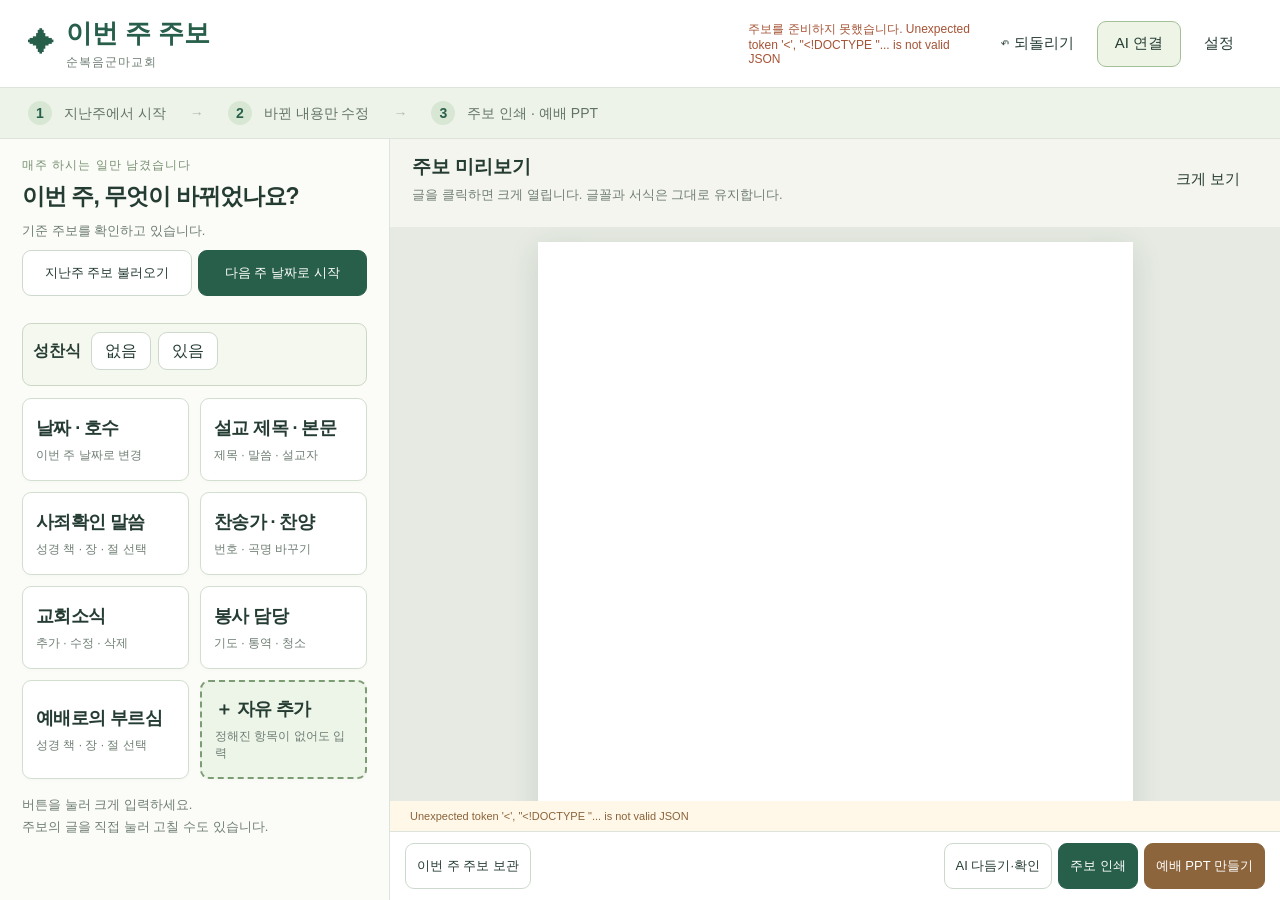
==== commit 8f0036c9: "Add monthly communion choice and preserve regular bulletin content across service layouts" ====
--- a/apps/bulletin-editor/web/weekly.html
+++ b/apps/bulletin-editor/web/weekly.html
@@ -1,8 +1,8 @@
-<!doctype html><html lang="ko"><head><meta charset="utf-8"><meta name="viewport" content="width=device-width,initial-scale=1"><title>이번 주 주보 · 순복음군마교회</title><link rel="stylesheet" href="weekly.css"></head><body>
+<!doctype html><html lang="ko"><head><meta charset="utf-8"><meta name="viewport" content="width=device-width,initial-scale=1"><title>이번 주 주보 · 순복음군마교회</title><link rel="stylesheet" href="weekly.css?v=communion-20261117"></head><body>
 <header><a class="brand" href="/">✦ <span>이번 주 주보<small>순복음군마교회</small></span></a><div class="header-actions"><span id="saveState" role="status">주보를 불러오고 있습니다…</span><button id="undoWeek" class="quiet">↶ 되돌리기</button><button id="aiQuickOpen" class="ai-connect">AI 연결</button><button id="settingsOpen" class="quiet">설정</button></div></header>
 <div class="journey"><span><b>1</b> 지난주에서 시작</span><i>→</i><span><b>2</b> 바뀐 내용만 수정</span><i>→</i><span><b>3</b> 주보 인쇄 · 예배 PPT</span></div>
 <main><aside class="weekly-input"><div class="start-card"><p class="eyebrow">매주 하시는 일만 남겼습니다</p><h1>이번 주, 무엇이 바뀌었나요?</h1><p id="loadedWeek">기준 주보를 확인하고 있습니다.</p><div class="start-buttons"><button id="loadPrevious">지난주 주보 불러오기</button><button id="startNext" class="primary">다음 주 날짜로 시작</button></div></div>
-<div class="task-grid" aria-label="이번 주 수정 항목">
+<section class="communion-choice" aria-label="성찬식 선택"><span>성찬식</span><button id="communionNo" aria-pressed="false">없음</button><button id="communionYes" aria-pressed="false">있음</button><small id="communionHint"></small></section><div class="task-grid" aria-label="이번 주 수정 항목">
 <button data-section="date"><b>날짜 · 호수</b><small>이번 주 날짜로 변경</small></button>
 <button data-section="title"><b>설교 제목 · 본문</b><small>제목 · 말씀 · 설교자</small></button>
 <button data-section="scripture"><b>사죄확인 말씀</b><small>성경 책 · 장 · 절 선택</small></button>
@@ -26,4 +26,4 @@
 <dialog id="aiDialog"><div class="dialog-title"><div><small>원하는 AI를 자유롭게 선택하세요</small><h2>AI 연결</h2></div><button id="aiClose" class="quiet">닫기</button></div><div class="dialog-content"><p id="aiCurrent" class="good">연결 상태를 확인하고 있습니다.</p><section class="chatgpt-card"><h3>ChatGPT 계정으로 간편 연결</h3><p>평소 사용하는 계정으로 로그인하세요.<br>API 키를 입력할 필요가 없습니다.</p><button id="chatgptContinue" class="chatgpt-button" data-oai-siwc-button>Continue with ChatGPT<span>ChatGPT로 계속하기</span></button><p id="chatgptState" role="status"></p><div id="chatgptSaved" hidden><label>저장된 계정<select id="chatgptAccount"></select></label><button id="chatgptSavedContinue">선택한 계정으로 계속하기</button></div><div class="chatgpt-actions"><button id="chatgptDifferent" class="quiet" hidden>다른 계정 연결</button><button id="chatgptCancel" class="quiet" hidden>연결 취소</button><button id="chatgptLogout" class="quiet" hidden>ChatGPT 로그아웃</button><a id="chatgptUsage" href="https://chatgpt.com/settings/usage" target="_blank" rel="noopener" hidden>사용량 관리 ↗</a></div><p class="hint">편집기에는 계정 확인과 승인한 AI 사용 권한만 연결합니다. 비밀번호·기존 대화는 가져오지 않습니다. 계정별 이용 가능 여부와 사용량 제한은 공식 로그인 후 확인합니다.</p><a id="sourceCodeLink" target="_blank" rel="noopener" hidden>공개 프로그램 코드 · MIT 라이선스 ↗</a></section><details class="advanced-ai"><summary>다른 AI 연결 · 관리자 설정</summary><label>1. 사용할 AI<select id="aiProvider"><option value="openai">OpenAI</option><option value="claude">Claude</option><option value="gemini">Google Gemini</option><option value="ollama">Ollama · 내 PC</option><option value="custom">다른 AI · 호환 API</option></select></label><div id="aiCustom" hidden><label>호환 방식<select id="aiProtocol"><option value="openai">OpenAI Chat Completions 호환</option><option value="claude">Claude Messages 호환</option><option value="gemini">Gemini generateContent 호환</option></select></label><label>서버 기본 주소<input id="aiBaseUrl" type="url" placeholder="https://example.com/v1"></label></div><div id="aiKeyPane"><label>2. API 키 붙여넣기<input id="weeklyApiKey" type="password" autocomplete="off" placeholder="이곳에만 붙여넣으세요"></label><a id="aiKeyLink" target="_blank" rel="noopener">API 키 발급 화면 열기 ↗</a></div><p id="aiProviderHelp" class="hint"></p><details><summary>모델 직접 선택 · 고급 설정</summary><p class="hint">모델을 비워두면 사용 가능한 목록에서 소형 모델을 우선 선택합니다. 원하는 모델을 직접 지정할 수도 있습니다.</p><label>모델 이름<input id="weeklyModel" list="aiModelList" autocomplete="off" placeholder="자동 선택"><datalist id="aiModelList"></datalist></label><button id="aiFindModels">사용 가능한 모델 목록 불러오기</button></details><label class="confirm"><input id="aiRemember" type="checkbox">이 PC에서 다음에도 사용 · 키 암호화 저장</label><p class="hint">연결 테스트에는 주보 내용을 보내지 않습니다. AI 정돈 시에는 배치 정보만, 문구 다듬기 시에는 선택한 안내문을 해당 서비스에 보냅니다.</p><p id="aiSettingStatus" role="status"></p><div class="api-actions"><button id="aiDisconnect">API 연결 해제</button><button id="connectAI" class="primary">API 연결하고 테스트</button></div></details><button id="aiWithoutKey" class="soft full">무료 AI 채팅에 요청을 복사해서 사용</button></div><div class="dialog-footer"><span>로그인하지 않아도 기본 편집·인쇄·자동 정돈을 사용할 수 있습니다.</span><button id="aiReturn" class="primary">편집기로 돌아가기</button></div></dialog>
 
 <dialog id="chatgptWelcome"><div class="dialog-title"><h2>ChatGPT 계정으로 연결했습니다</h2></div><div class="dialog-content"><p>이 편집기에서 승인한 AI 작업은 연결한 본인의 ChatGPT 이용 권한과 한도를 사용합니다.</p><p>계정이나 사용량이 허용하지 않는 경우에도 기본 자동 정돈과 주보 편집은 계속 사용할 수 있습니다.</p><a href="https://chatgpt.com/settings/usage" target="_blank" rel="noopener">ChatGPT 사용량과 앱 권한 관리 ↗</a></div><div class="dialog-footer"><button id="chatgptWelcomeDone" class="primary">확인 · 편집 시작</button></div></dialog>
-<dialog id="settingsDialog"><div class="dialog-title"><h2>관리 설정</h2><button id="settingsClose" class="quiet">닫기</button></div><div class="dialog-content"><button id="aiSettingsOpen" class="primary full">AI 연결 · 서비스 변경</button><details><summary>글꼴과 원본 정보</summary><div id="fontStatus"></div></details><details><summary>작업 파일 보관·이동</summary><p>한글 프로그램 없이 이 프로그램의 작업 파일로 저장합니다.</p><button id="exportWeek">작업 파일 저장</button><button id="importWeek">작업 파일 불러오기</button><input type="file" id="weekFile" accept=".json" hidden></details><details><summary>이전 편집기</summary><p>기존 작업은 별도로 유지합니다.</p><a href="legacy.html" target="_blank" rel="noopener">이전 편집기 열기</a></details></div></dialog><dialog id="rosterDialog"><div class="dialog-title"><h2>날짜에 맞는 담당 확인</h2><button id="rosterClose" class="quiet">닫기</button></div><div class="dialog-content"><pre id="rosterPreviewText"></pre></div><div class="dialog-footer"><button id="rosterApply" class="primary">확인한 담당 적용</button></div></dialog><script src="weekly.js"></script></body></html>
+<dialog id="settingsDialog"><div class="dialog-title"><h2>관리 설정</h2><button id="settingsClose" class="quiet">닫기</button></div><div class="dialog-content"><button id="aiSettingsOpen" class="primary full">AI 연결 · 서비스 변경</button><details><summary>글꼴과 원본 정보</summary><div id="fontStatus"></div></details><details><summary>작업 파일 보관·이동</summary><p>한글 프로그램 없이 이 프로그램의 작업 파일로 저장합니다.</p><button id="exportWeek">작업 파일 저장</button><button id="importWeek">작업 파일 불러오기</button><input type="file" id="weekFile" accept=".json" hidden></details><details><summary>이전 편집기</summary><p>기존 작업은 별도로 유지합니다.</p><a href="legacy.html" target="_blank" rel="noopener">이전 편집기 열기</a></details></div></dialog><dialog id="rosterDialog"><div class="dialog-title"><h2>날짜에 맞는 담당 확인</h2><button id="rosterClose" class="quiet">닫기</button></div><div class="dialog-content"><pre id="rosterPreviewText"></pre></div><div class="dialog-footer"><button id="rosterApply" class="primary">확인한 담당 적용</button></div></dialog><script src="weekly.js?v=communion-20261117"></script></body></html>
--- a/apps/bulletin-editor/web/weekly.css
+++ b/apps/bulletin-editor/web/weekly.css
@@ -17,3 +17,5 @@
 #fieldDialog{width:min(980px,95vw)}.title-pair{display:grid;grid-template-columns:1fr 1fr;gap:18px}.bilingual-grid{display:grid;grid-template-columns:1fr 1fr;gap:18px}.bilingual-grid textarea{font-size:17px!important;line-height:1.7;min-height:180px}.picker-card-heading{display:flex;align-items:center;justify-content:space-between;gap:10px}.picker-card-heading h3{font-size:18px;margin:0}.current-reference{padding:10px 13px;background:#edf4e8;border-radius:6px;font-size:16px;line-height:1.6}.scripture-card details>summary{font-size:15px!important}.scripture-card details input{margin-bottom:10px}.song-choose{margin:5px 0 12px}#biblePicker{width:min(1050px,96vw)}#songPicker{width:min(850px,95vw)}.testament-tabs{display:flex;gap:10px;margin:5px 0 18px}.testament-tabs button{flex:1;font-size:19px}.testament-tabs button.active{background:#285f4b;border-color:#285f4b;color:white}.bible-select-grid{display:grid;grid-template-columns:2.2fr 1fr 1fr 1fr;gap:12px}.bible-select-grid select{font-size:19px;min-height:53px}.picker-actions{display:flex;align-items:center;justify-content:space-between;gap:10px;flex-wrap:wrap}.picker-actions strong{font-size:20px;color:#285f4b}.song-results{display:grid;grid-template-columns:1fr 1fr;gap:9px;max-height:330px;overflow:auto;padding:3px}.song-option{text-align:left;padding:14px;min-height:78px}.song-option b{display:block;font-size:17px;line-height:1.5}.song-option small{display:block;font-size:12px;color:#6f7e74;margin-top:6px}.song-option.selected{background:#e0eed8;border:2px solid #56844a}#songPicker .dialog-footer{justify-content:space-between}#pickedSongLabel{font-size:17px}#biblePickerStatus,#songPickerStatus{font-size:14px;line-height:1.7;color:#805c35}#biblePicker .confirm{font-size:14px}#biblePicker .dialog-content{max-height:64vh}.task-grid b{font-size:18px}@media(max-width:760px){.title-pair,.bilingual-grid{grid-template-columns:1fr}.bible-select-grid{grid-template-columns:1fr 1fr}.bible-select-grid label:first-child{grid-column:1/-1}.song-results{grid-template-columns:1fr}.picker-card-heading{align-items:flex-start;flex-direction:column}.task-grid b{font-size:16px}}
 
 .song-summary{display:grid;grid-template-columns:110px 150px 1fr;gap:14px;align-items:center;border-bottom:1px solid #ddd;padding:10px 0}.song-summary h3{font-size:18px;margin:0}.song-summary label{margin:0!important;font-size:12px!important}.song-summary textarea{min-height:66px!important;height:66px;font-size:15px!important;line-height:1.4}.song-groups{display:grid;grid-template-columns:repeat(6,1fr);gap:7px;margin-bottom:10px}.song-tens{display:grid;grid-template-columns:repeat(5,1fr);gap:6px;margin-bottom:10px}.song-groups button,.song-tens button{padding:10px 5px;font-size:16px}.song-groups .active,.song-tens .active{background:#285f4b;color:white}.song-results{max-height:260px}.song-option{min-height:62px;padding:10px}#pickedSongLabel{white-space:pre-line;font-size:15px}.translation-toggle{display:flex!important;align-items:center;gap:10px;font-size:15px!important}.translation-toggle input{width:20px!important;min-height:20px!important}.roster-tools{padding:16px;background:#f0f5eb;border-radius:10px;margin-bottom:18px}.roster-tools button{margin:5px}.roster-tools p{font-size:15px}#rosterDialog{width:min(850px,94vw)}#rosterPreviewText{white-space:pre-wrap;font-family:inherit;font-size:17px;line-height:1.6}@media(max-width:650px){.song-summary{grid-template-columns:1fr 1fr}.song-summary label{grid-column:1/-1}.song-groups{grid-template-columns:repeat(3,1fr)}}
+
+.communion-choice{display:flex;align-items:center;gap:7px;flex-wrap:wrap;margin:12px 0;padding:8px 10px;border:1px solid #ccd8c5;border-radius:9px;background:#f5f8ef}.communion-choice>span{font-weight:700;font-size:16px;margin-right:3px}.communion-choice button{padding:7px 13px;min-height:38px;font-size:16px}.communion-choice button.selected{background:#285f4b;border-color:#285f4b;color:white}.communion-choice small{font-size:11px;color:#617460;flex-basis:100%;margin:0}
